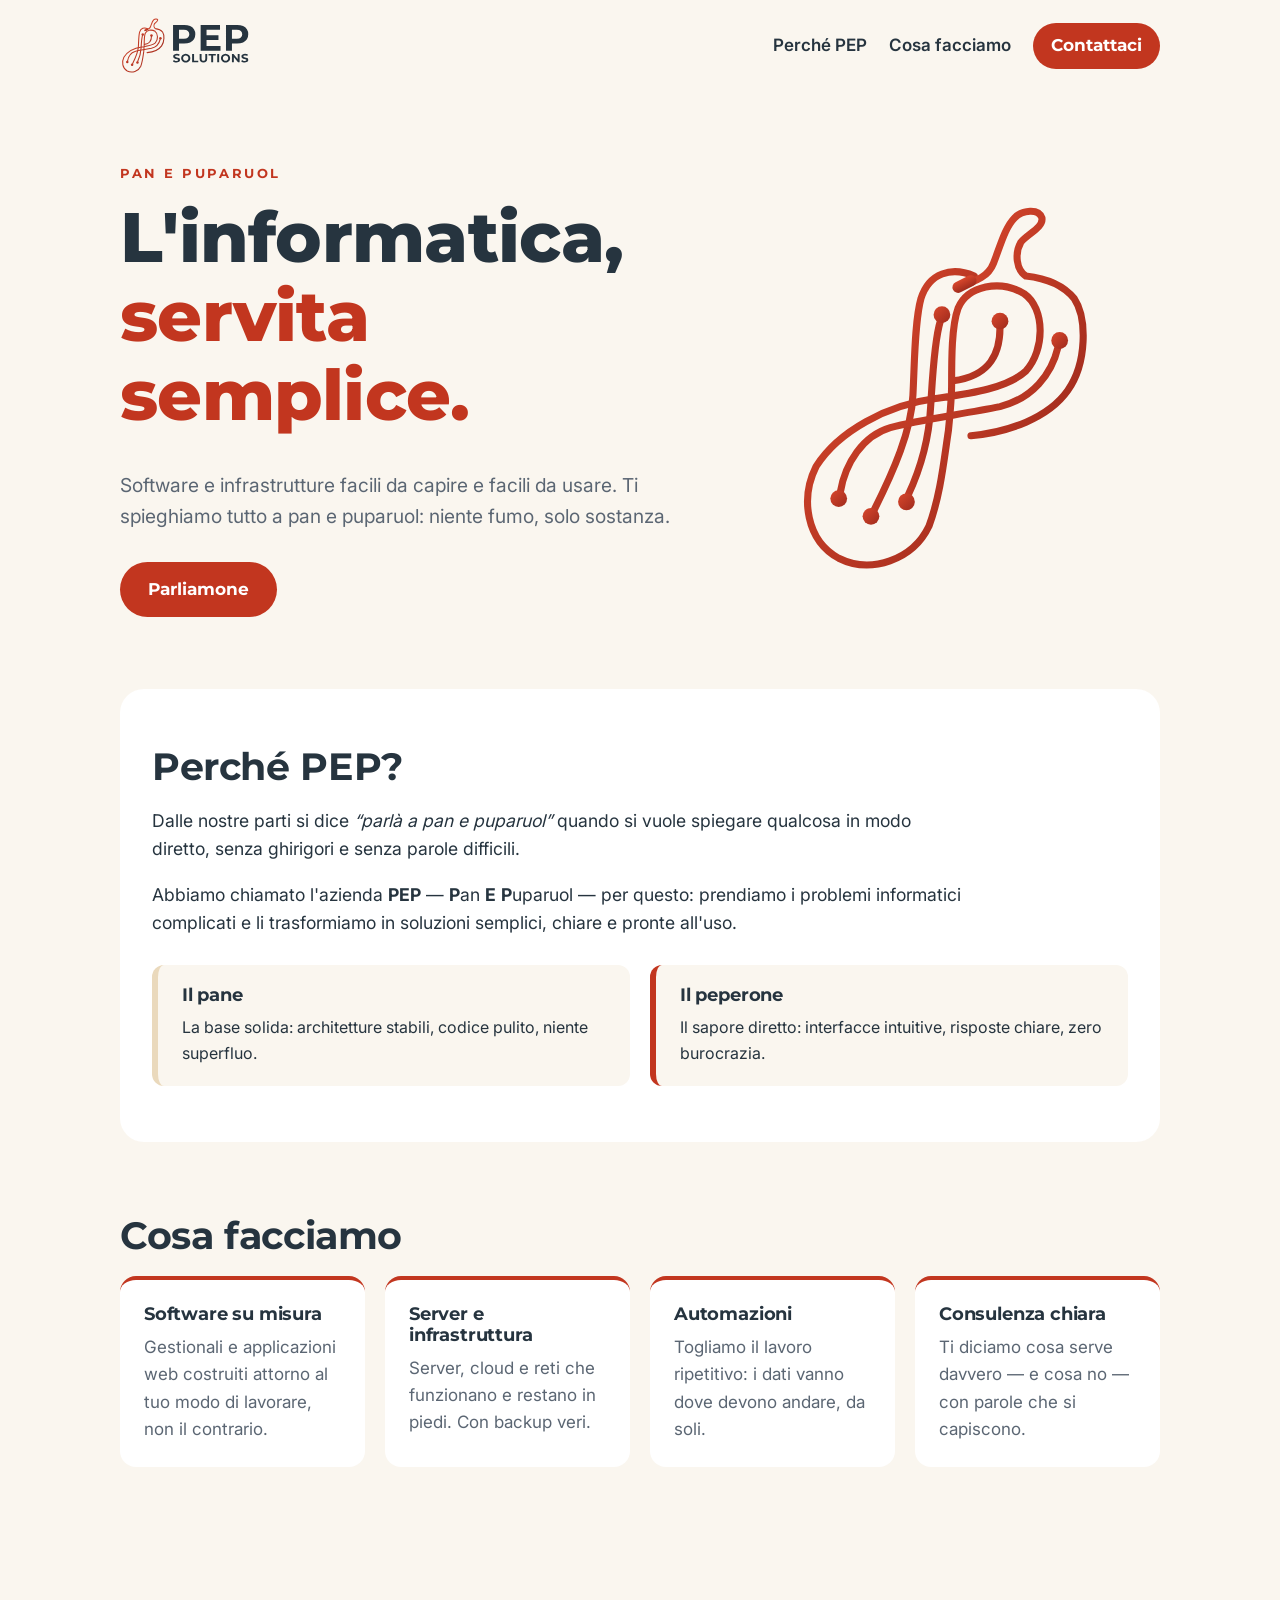
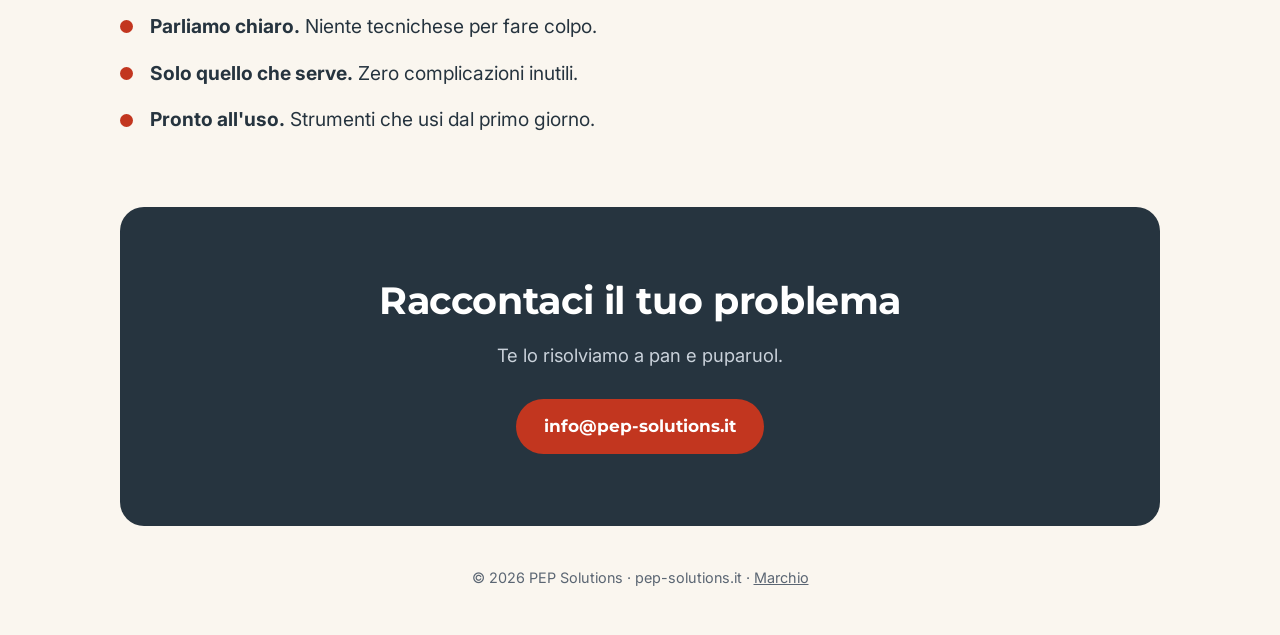
==== index.html @ b89afab6 "sito: one-page statica e manuale del marchio Home con payoff, storia del nome, servizi (testi segnap" ====
<!doctype html>
<html lang="it">
<head>
  <meta charset="utf-8">
  <meta name="viewport" content="width=device-width, initial-scale=1">
  <title>PEP Solutions — L'informatica, servita semplice</title>
  <meta name="description" content="PEP Solutions: soluzioni informatiche semplici da capire, facili da usare. Niente fumo, solo sostanza.">
  <link rel="icon" href="assets/pep-icona.svg" type="image/svg+xml">
  <link rel="icon" href="assets/favicon-32.png" sizes="32x32" type="image/png">
  <link rel="apple-touch-icon" href="assets/apple-touch-icon.png">
  <meta name="theme-color" content="#C2361F">
  <meta property="og:title" content="PEP Solutions — L'informatica, servita semplice">
  <meta property="og:description" content="Soluzioni informatiche semplici da capire, facili da usare.">
  <meta property="og:image" content="https://pep-solutions.it/assets/anteprima-social.png">
  <meta property="og:url" content="https://pep-solutions.it/">
  <link rel="stylesheet" href="assets/style.css">
</head>
<body>
  <header class="top">
    <a class="brand" href="#">
      <img src="assets/pep-logo-orizzontale-colore.svg" alt="PEP Solutions" width="102" height="44">
    </a>
    <nav>
      <a href="#perche">Perché PEP</a>
      <a href="#cosa">Cosa facciamo</a>
      <a href="#contatti" class="btn small">Contattaci</a>
    </nav>
  </header>

  <main>
    <section class="hero">
      <div>
        <p class="kicker">Pan E Puparuol</p>
        <h1>L'informatica,<br><span>servita semplice.</span></h1>
        <p class="lead">Software e infrastrutture facili da capire e facili da usare.
          Ti spieghiamo tutto a pan e puparuol: niente fumo, solo sostanza.</p>
        <a href="#contatti" class="btn">Parliamone</a>
      </div>
      <img class="hero-mark" src="assets/pep-simbolo-colore.svg" alt="Logo PEP Solutions: una linea continua disegna una P e un peperone">
    </section>

    <section id="perche" class="story">
      <h2>Perché PEP?</h2>
      <p>Dalle nostre parti si dice <em>“parlà a pan e puparuol”</em> quando si vuole spiegare
        qualcosa in modo diretto, senza ghirigori e senza parole difficili.</p>
      <p>Abbiamo chiamato l'azienda <b>PEP</b> — <b>P</b>an <b>E</b> <b>P</b>uparuol — per questo:
        prendiamo i problemi informatici complicati e li trasformiamo in soluzioni semplici,
        chiare e pronte all'uso.</p>
      <div class="duo">
        <div><h3>Il pane</h3><p>La base solida: architetture stabili, codice pulito, niente superfluo.</p></div>
        <div><h3>Il peperone</h3><p>Il sapore diretto: interfacce intuitive, risposte chiare, zero burocrazia.</p></div>
      </div>
    </section>

    <section id="cosa">
      <h2>Cosa facciamo</h2>
      <div class="cards">
        <article><h3>Software su misura</h3><p>Gestionali e applicazioni web costruiti attorno al tuo modo di lavorare, non il contrario.</p></article>
        <article><h3>Server e infrastruttura</h3><p>Server, cloud e reti che funzionano e restano in piedi. Con backup veri.</p></article>
        <article><h3>Automazioni</h3><p>Togliamo il lavoro ripetitivo: i dati vanno dove devono andare, da soli.</p></article>
        <article><h3>Consulenza chiara</h3><p>Ti diciamo cosa serve davvero — e cosa no — con parole che si capiscono.</p></article>
      </div>
    </section>

    <section class="promise">
      <ul>
        <li><b>Parliamo chiaro.</b> Niente tecnichese per fare colpo.</li>
        <li><b>Solo quello che serve.</b> Zero complicazioni inutili.</li>
        <li><b>Pronto all'uso.</b> Strumenti che usi dal primo giorno.</li>
      </ul>
    </section>

    <section id="contatti" class="contact">
      <h2>Raccontaci il tuo problema</h2>
      <p>Te lo risolviamo a pan e puparuol.</p>
      <a class="btn" href="mailto:info@pep-solutions.it">info@pep-solutions.it</a>
    </section>
  </main>

  <footer>
    <p>© 2026 PEP Solutions · pep-solutions.it · <a href="brand/">Marchio</a></p>
  </footer>
</body>
</html>
---- assets/style.css ----
/* PEP Solutions — stile condiviso (sito + manuale del marchio).
   Colori e font: vedi /brand/ (manuale) e brand/ nel repository. */
@font-face { font-family: "Montserrat"; src: url("fonts/montserrat.woff2") format("woff2"); font-weight: 100 900; font-display: swap; }
@font-face { font-family: "Inter"; src: url("fonts/inter.woff2") format("woff2"); font-weight: 100 900; font-display: swap; }

:root {
  --peperone: #C2361F;        /* rosso primario */
  --peperone-scuro: #9E2A1C;
  --peperone-chiaro: #D9472C;
  --antracite: #26343F;       /* testi e logotipo */
  --ardesia: #5B6673;         /* testi secondari */
  --pane: #FAF6EF;            /* fondo crema */
  --crosta: #EAD9BC;          /* accento caldo */
  --bianco: #FFFFFF;
  --titoli: "Montserrat", system-ui, sans-serif;
  --testo: "Inter", system-ui, -apple-system, "Segoe UI", Roboto, sans-serif;
}
* { box-sizing: border-box; }
html { scroll-behavior: smooth; }
body { margin: 0; font-family: var(--testo); color: var(--antracite); background: var(--pane); line-height: 1.6; font-size: 1.0625rem; }
a { color: var(--peperone); }
img { max-width: 100%; }
section, .top, footer { max-width: 1080px; margin: 0 auto; padding: 0 20px; }
section { padding-top: 72px; padding-bottom: 72px; }
h1, h2, h3 { font-family: var(--titoli); line-height: 1.12; margin: 0 0 .5em; letter-spacing: -.01em; }
h1 { font-weight: 800; }
h2 { font-weight: 700; font-size: clamp(1.7rem, 4vw, 2.4rem); }
h3 { font-weight: 700; font-size: 1.15rem; }

.top { display: flex; align-items: center; justify-content: space-between; gap: 16px; padding-top: 18px; padding-bottom: 18px; }
.brand img { display: block; height: 56px; width: auto; }
nav { display: flex; align-items: center; gap: 22px; }
nav a { color: var(--antracite); text-decoration: none; font-weight: 600; }
nav a:not(.btn) { display: none; }
@media (min-width: 760px) { nav a:not(.btn) { display: inline; } }

.btn { display: inline-block; background: var(--peperone); color: var(--bianco); text-decoration: none; font-family: var(--titoli); font-weight: 700; padding: 14px 28px; border-radius: 999px; transition: transform .15s, background .15s; }
.btn:hover { background: var(--peperone-scuro); transform: translateY(-1px); }
nav .btn.small, .btn.small { padding: 9px 18px; color: var(--bianco); }

.kicker { text-transform: uppercase; letter-spacing: .2em; font-family: var(--titoli); font-weight: 700; color: var(--peperone); font-size: .8rem; margin: 0 0 14px; }
.hero { display: grid; gap: 32px; align-items: center; padding-top: 40px; }
.hero h1 { font-size: clamp(2.5rem, 7vw, 4.4rem); }
.hero h1 span { color: var(--peperone); }
.lead { font-size: 1.2rem; color: var(--ardesia); max-width: 34em; margin: 0 0 30px; }
.hero-mark { width: min(62vw, 300px); justify-self: center; }
@media (min-width: 860px) { .hero { grid-template-columns: 1.4fr 1fr; padding-top: 72px; } }

.story { background: var(--bianco); border-radius: 24px; max-width: 1040px; padding: 56px 32px; }
.story p { font-size: 1.1rem; max-width: 46em; }
.duo { display: grid; gap: 20px; margin-top: 28px; }
.duo > div { background: var(--pane); border-left: 6px solid var(--crosta); border-radius: 12px; padding: 20px 24px; }
.duo > div:last-child { border-left-color: var(--peperone); }
.duo p { margin: 0; font-size: 1rem; }
@media (min-width: 720px) { .duo { grid-template-columns: 1fr 1fr; } }

.cards { display: grid; gap: 20px; grid-template-columns: repeat(auto-fit, minmax(220px, 1fr)); }
.cards article { background: var(--bianco); border-radius: 16px; padding: 24px; border-top: 4px solid var(--peperone); }
.cards p { margin: 0; color: var(--ardesia); }

.promise ul { list-style: none; padding: 0; margin: 0; display: grid; gap: 16px; }
.promise li { font-size: 1.2rem; padding-left: 30px; position: relative; }
.promise li::before { content: ""; position: absolute; left: 0; top: .5em; width: 13px; height: 13px; border-radius: 50%; background: var(--peperone); }

.contact { text-align: center; background: var(--antracite); color: var(--bianco); border-radius: 24px; max-width: 1040px; margin-bottom: 40px; }
.contact p { color: #C9D1DA; font-size: 1.15rem; margin: 0 0 28px; }

footer { padding-bottom: 32px; color: var(--ardesia); font-size: .9rem; text-align: center; }
footer a { color: var(--ardesia); }
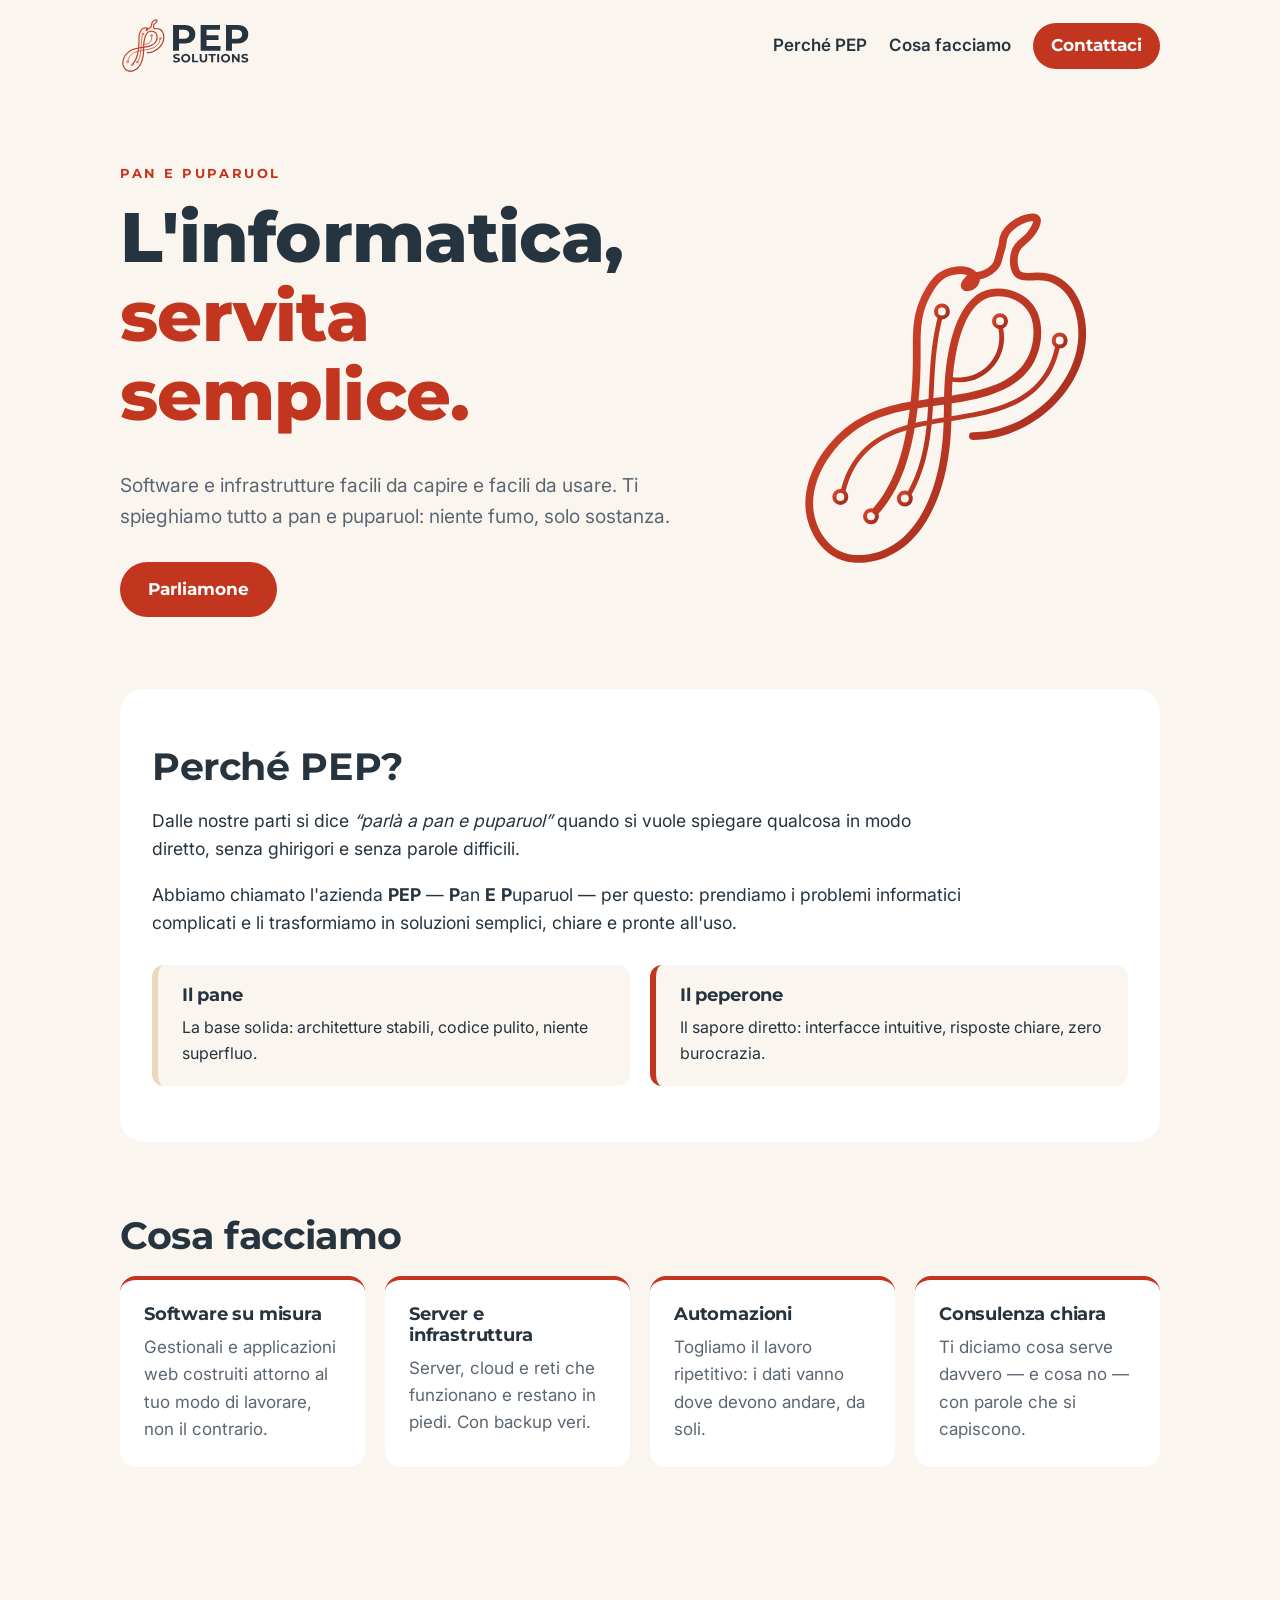
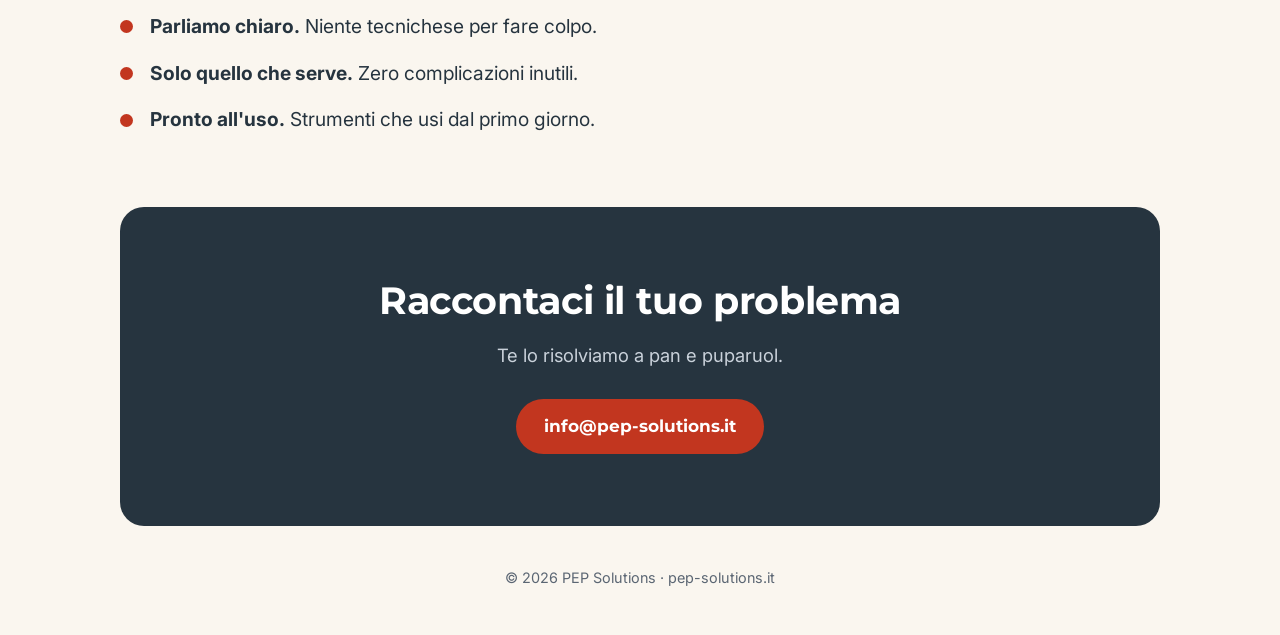
==== commit aeb1f1d1: "sito: toglie il manuale del marchio dalla pubblicazione Su richiesta: rimosso il link "Marchio" dal " ====
--- a/index.html
+++ b/index.html
@@ -78,7 +78,7 @@
   </main>
 
   <footer>
-    <p>© 2026 PEP Solutions · pep-solutions.it · <a href="brand/">Marchio</a></p>
+    <p>© 2026 PEP Solutions · pep-solutions.it</p>
   </footer>
 </body>
 </html>
